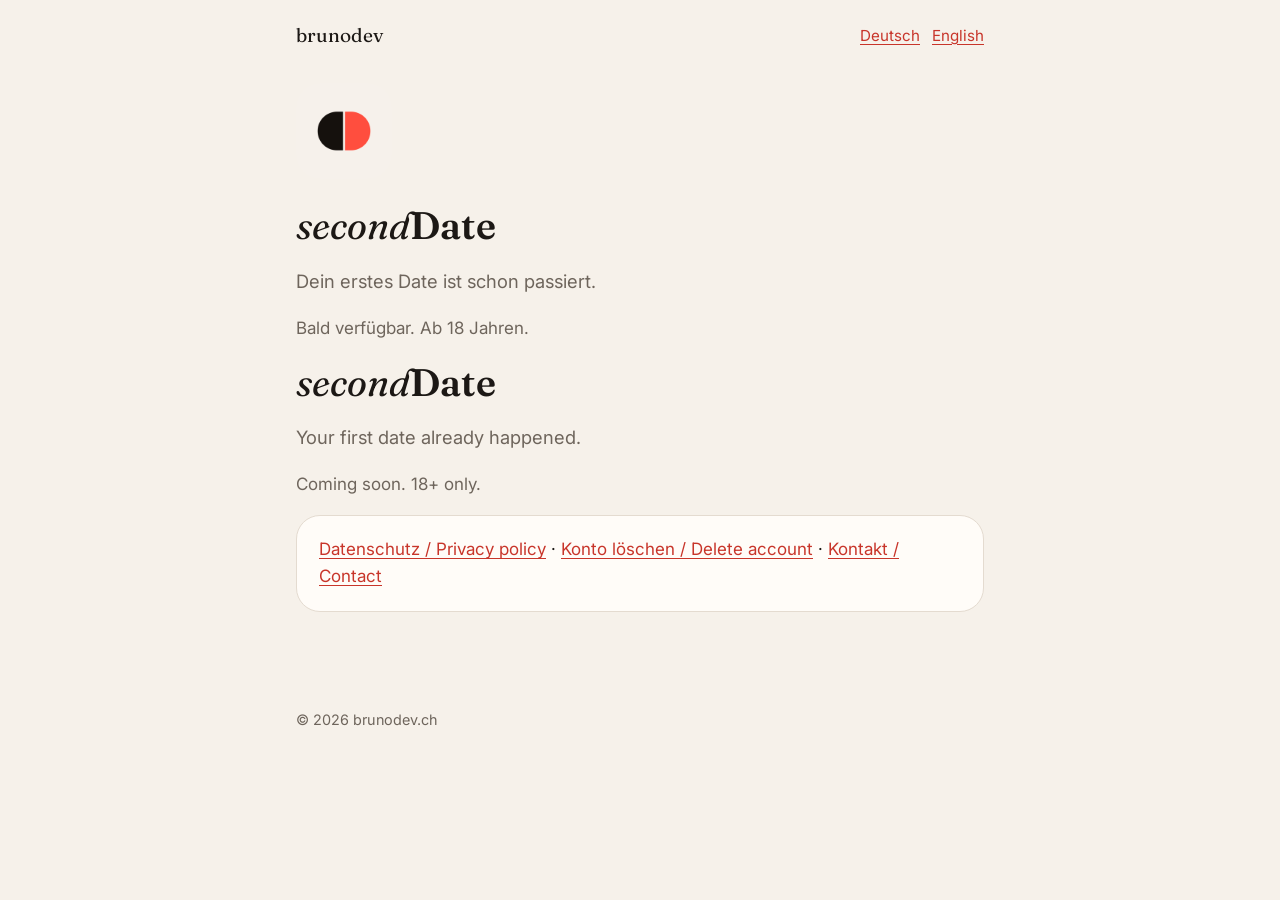
==== seconddate/index.html @ fe1e5a85 "brunodev.ch website" ====
<!doctype html>
<html lang="de">
<head>
<meta charset="utf-8">
<meta name="viewport" content="width=device-width, initial-scale=1">
<title>secondDate</title>
<meta name="description" content="secondDate – Dein erstes Date ist schon passiert. / Your first date already happened.">
<link rel="icon" href="../assets/seconddate-icon.png">
<link rel="preconnect" href="https://fonts.googleapis.com">
<link href="https://fonts.googleapis.com/css2?family=Fraunces:ital,opsz,wght@0,9..144,600;1,9..144,400&family=Inter:wght@400;600&display=swap" rel="stylesheet">
<link rel="stylesheet" href="../assets/site.css?v=2">
</head>
<body>
<header class="site">
  <a class="brand" href="../">brunodev</a>
  <nav class="lang"><a href="#de">Deutsch</a><a href="#en">English</a></nav>
</header>
<main>
<img src="../assets/seconddate-icon.png" alt="" width="96" height="96" style="border-radius:24px">

<section id="de" lang="de">
<h1><em style="font-weight:400">second</em>Date</h1>
<p class="lead">Dein erstes Date ist schon passiert.</p>
<p class="muted">Bald verfügbar. Ab 18 Jahren.</p>
</section>

<section id="en" lang="en">
<h1><em style="font-weight:400">second</em>Date</h1>
<p class="lead">Your first date already happened.</p>
<p class="muted">Coming soon. 18+ only.</p>
</section>

<div class="card">
  <p style="margin:0"><a href="privacy.html">Datenschutz / Privacy policy</a> · <a href="delete.html">Konto löschen / Delete account</a> · <a href="mailto:brunodev.ch@gmail.com">Kontakt / Contact</a></p>
</div>
</main>
<footer>© 2026 brunodev.ch</footer>
</body>
</html>
---- assets/site.css ----
:root {
  --paper: #f6f1ea;
  --surface: #fffcf8;
  --ink: #1c1815;
  --ink-soft: #6e655c;
  --line: #e4dbd0;
  --signal: #ff4f40;
  --signal-ink: #c8352a;
  color-scheme: light dark;
}
@media (prefers-color-scheme: dark) {
  :root {
    --paper: #121010;
    --surface: #1c1918;
    --ink: #f6efe7;
    --ink-soft: #a89e94;
    --line: #302b28;
    --signal: #ff6657;
    --signal-ink: #ff8a7e;
  }
}
* { box-sizing: border-box; }
html { -webkit-text-size-adjust: 100%; }
body {
  margin: 0;
  background: var(--paper);
  color: var(--ink);
  font: 17px/1.6 Inter, system-ui, -apple-system, "Segoe UI", sans-serif;
}
main { max-width: 720px; margin: 0 auto; padding: 32px 16px 80px; }
h1, h2, h3 { font-family: Fraunces, Georgia, serif; font-weight: 600; line-height: 1.2; }
h1 { font-size: clamp(1.8rem, 8vw, 2.4rem); margin: 0.4em 0 0.3em; hyphens: auto; overflow-wrap: break-word; }
h2 { font-size: 1.5rem; margin: 2em 0 0.5em; }
h3 { font-size: 1.15rem; margin: 1.5em 0 0.3em; }
p, li { color: var(--ink); }
.lead { font-size: 1.15rem; color: var(--ink-soft); }
.muted, small { color: var(--ink-soft); }
a { color: var(--signal-ink); text-underline-offset: 3px; }
a:hover { text-decoration-thickness: 2px; }
header.site {
  display: flex; align-items: center; justify-content: space-between; gap: 16px;
  max-width: 720px; margin: 0 auto; padding: 20px 16px 0;
}
header.site a.brand { font-family: Fraunces, Georgia, serif; font-size: 1.2rem; color: var(--ink); text-decoration: none; }
nav.lang a { margin-left: 12px; font-size: 0.95rem; }
.card {
  background: var(--surface); border: 1px solid var(--line); border-radius: 24px;
  padding: 20px 22px; margin: 16px 0;
}
.app {
  display: flex; gap: 18px; align-items: center; text-decoration: none; color: inherit;
}
.app img { width: 72px; height: 72px; border-radius: 18px; flex: none; }
.app h3 { margin: 0 0 4px; }
.app p { margin: 0; color: var(--ink-soft); }
table { width: 100%; border-collapse: collapse; font-size: 0.95rem; }
th, td { text-align: left; vertical-align: top; padding: 10px 8px; border-bottom: 1px solid var(--line); }
th { font-weight: 600; }
.table-wrap { overflow-x: auto; }
ol.steps li { margin: 6px 0; }
.lang-switch { margin: 8px 0 24px; }
hr { border: none; border-top: 1px solid var(--line); margin: 48px 0; }
footer { max-width: 720px; margin: 0 auto; padding: 0 16px 40px; color: var(--ink-soft); font-size: 0.9rem; }
.placeholder { background: #ffe08a; color: #1c1815; padding: 0 4px; border-radius: 4px; }

/* Narrow screens: table rows become stacked blocks. */
@media (max-width: 600px) {
  table, tbody, tr, td { display: block; }
  tr:first-child { display: none; }
  tr { border-bottom: 1px solid var(--line); padding: 12px 0; }
  td { border: none; padding: 2px 0; }
  td:first-child { font-weight: 600; }
  td:last-child { color: var(--ink-soft); }
}
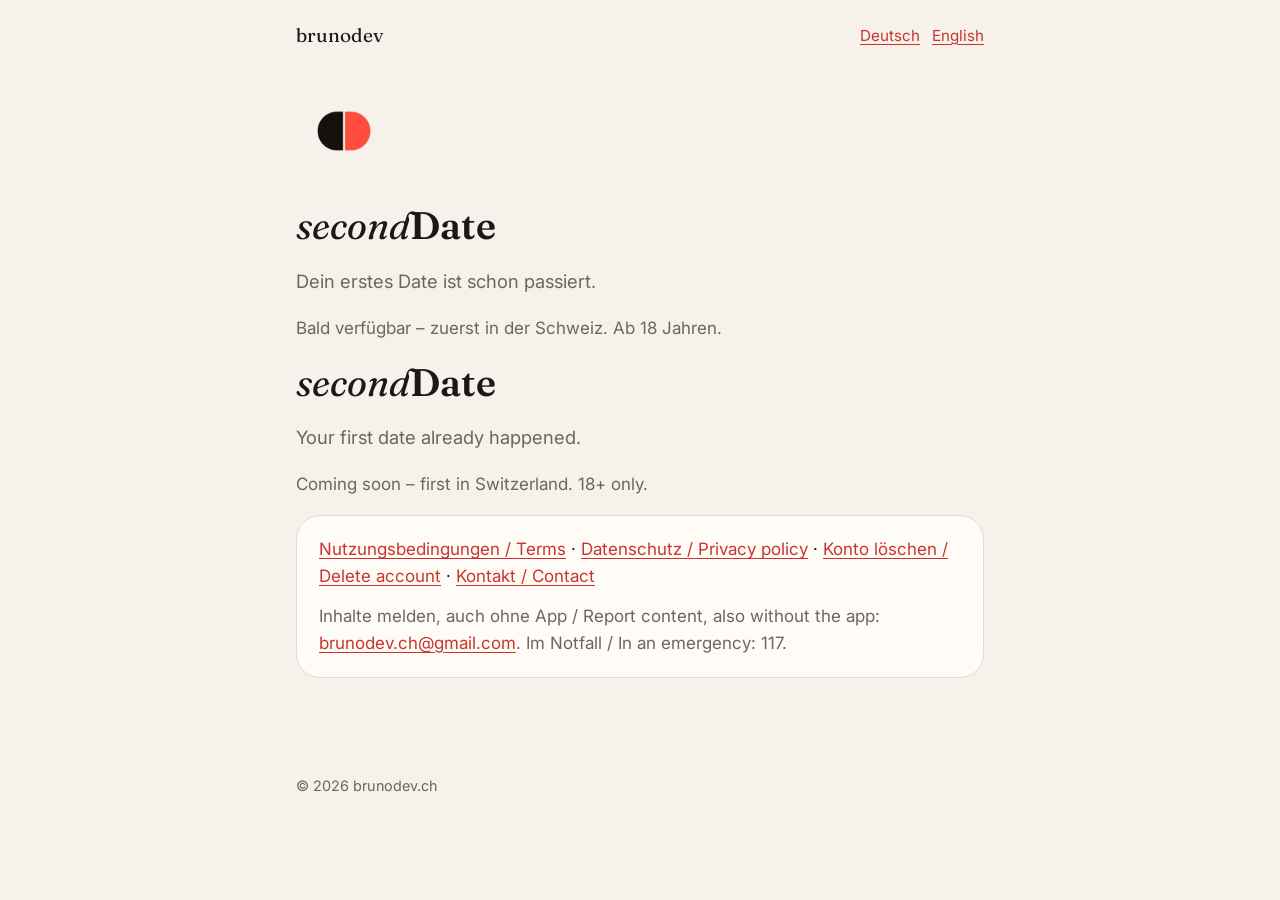
==== commit d82d1ed4: "secondDate: terms of use, privacy policy for Switzerland (FADP), Didit verification" ====
--- a/seconddate/index.html
+++ b/seconddate/index.html
@@ -21,17 +21,18 @@
 <section id="de" lang="de">
 <h1><em style="font-weight:400">second</em>Date</h1>
 <p class="lead">Dein erstes Date ist schon passiert.</p>
-<p class="muted">Bald verfügbar. Ab 18 Jahren.</p>
+<p class="muted">Bald verfügbar – zuerst in der Schweiz. Ab 18 Jahren.</p>
 </section>
 
 <section id="en" lang="en">
 <h1><em style="font-weight:400">second</em>Date</h1>
 <p class="lead">Your first date already happened.</p>
-<p class="muted">Coming soon. 18+ only.</p>
+<p class="muted">Coming soon – first in Switzerland. 18+ only.</p>
 </section>
 
 <div class="card">
-  <p style="margin:0"><a href="privacy.html">Datenschutz / Privacy policy</a> · <a href="delete.html">Konto löschen / Delete account</a> · <a href="mailto:brunodev.ch@gmail.com">Kontakt / Contact</a></p>
+  <p style="margin:0"><a href="terms.html">Nutzungsbedingungen / Terms</a> · <a href="privacy.html">Datenschutz / Privacy policy</a> · <a href="delete.html">Konto löschen / Delete account</a> · <a href="mailto:brunodev.ch@gmail.com">Kontakt / Contact</a></p>
+  <p class="muted" style="margin:12px 0 0">Inhalte melden, auch ohne App / Report content, also without the app: <a href="mailto:brunodev.ch@gmail.com?subject=secondDate%3A%20Meldung%20%2F%20Report">brunodev.ch@gmail.com</a>. Im Notfall / In an emergency: 117.</p>
 </div>
 </main>
 <footer>© 2026 brunodev.ch</footer>
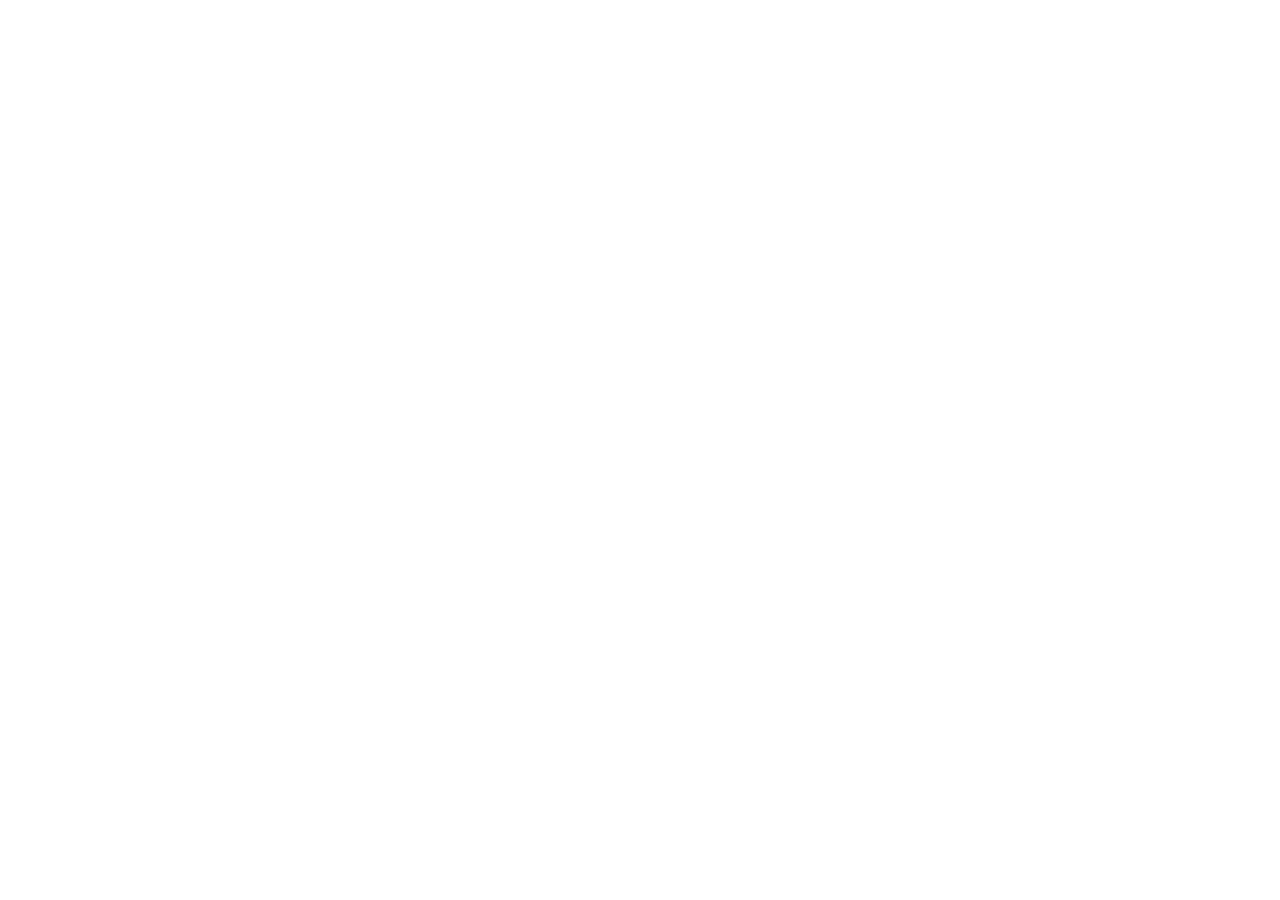
==== commit 5a12a2f7: "secondDate moved to seconddate.ch" ====
--- a/seconddate/index.html
+++ b/seconddate/index.html
@@ -4,37 +4,12 @@
 <meta charset="utf-8">
 <meta name="viewport" content="width=device-width, initial-scale=1">
 <title>secondDate</title>
-<meta name="description" content="secondDate – Dein erstes Date ist schon passiert. / Your first date already happened.">
-<link rel="icon" href="../assets/seconddate-icon.png">
-<link rel="preconnect" href="https://fonts.googleapis.com">
-<link href="https://fonts.googleapis.com/css2?family=Fraunces:ital,opsz,wght@0,9..144,600;1,9..144,400&family=Inter:wght@400;600&display=swap" rel="stylesheet">
-<link rel="stylesheet" href="../assets/site.css?v=2">
+<meta name="robots" content="noindex">
+<link rel="canonical" href="https://seconddate.ch/">
+<meta http-equiv="refresh" content="0; url=https://seconddate.ch/">
+<script>location.replace('https://seconddate.ch/' + location.search + location.hash);</script>
 </head>
 <body>
-<header class="site">
-  <a class="brand" href="../">brunodev</a>
-  <nav class="lang"><a href="#de">Deutsch</a><a href="#en">English</a></nav>
-</header>
-<main>
-<img src="../assets/seconddate-icon.png" alt="" width="96" height="96" style="border-radius:24px">
-
-<section id="de" lang="de">
-<h1><em style="font-weight:400">second</em>Date</h1>
-<p class="lead">Dein erstes Date ist schon passiert.</p>
-<p class="muted">Bald verfügbar – zuerst in der Schweiz. Ab 18 Jahren.</p>
-</section>
-
-<section id="en" lang="en">
-<h1><em style="font-weight:400">second</em>Date</h1>
-<p class="lead">Your first date already happened.</p>
-<p class="muted">Coming soon – first in Switzerland. 18+ only.</p>
-</section>
-
-<div class="card">
-  <p style="margin:0"><a href="terms.html">Nutzungsbedingungen / Terms</a> · <a href="privacy.html">Datenschutz / Privacy policy</a> · <a href="delete.html">Konto löschen / Delete account</a> · <a href="mailto:brunodev.ch@gmail.com">Kontakt / Contact</a></p>
-  <p class="muted" style="margin:12px 0 0">Inhalte melden, auch ohne App / Report content, also without the app: <a href="mailto:brunodev.ch@gmail.com?subject=secondDate%3A%20Meldung%20%2F%20Report">brunodev.ch@gmail.com</a>. Im Notfall / In an emergency: 117.</p>
-</div>
-</main>
-<footer>© 2026 brunodev.ch</footer>
+<p>secondDate ist umgezogen / has moved: <a href="https://seconddate.ch/">seconddate.ch/</a></p>
 </body>
 </html>
